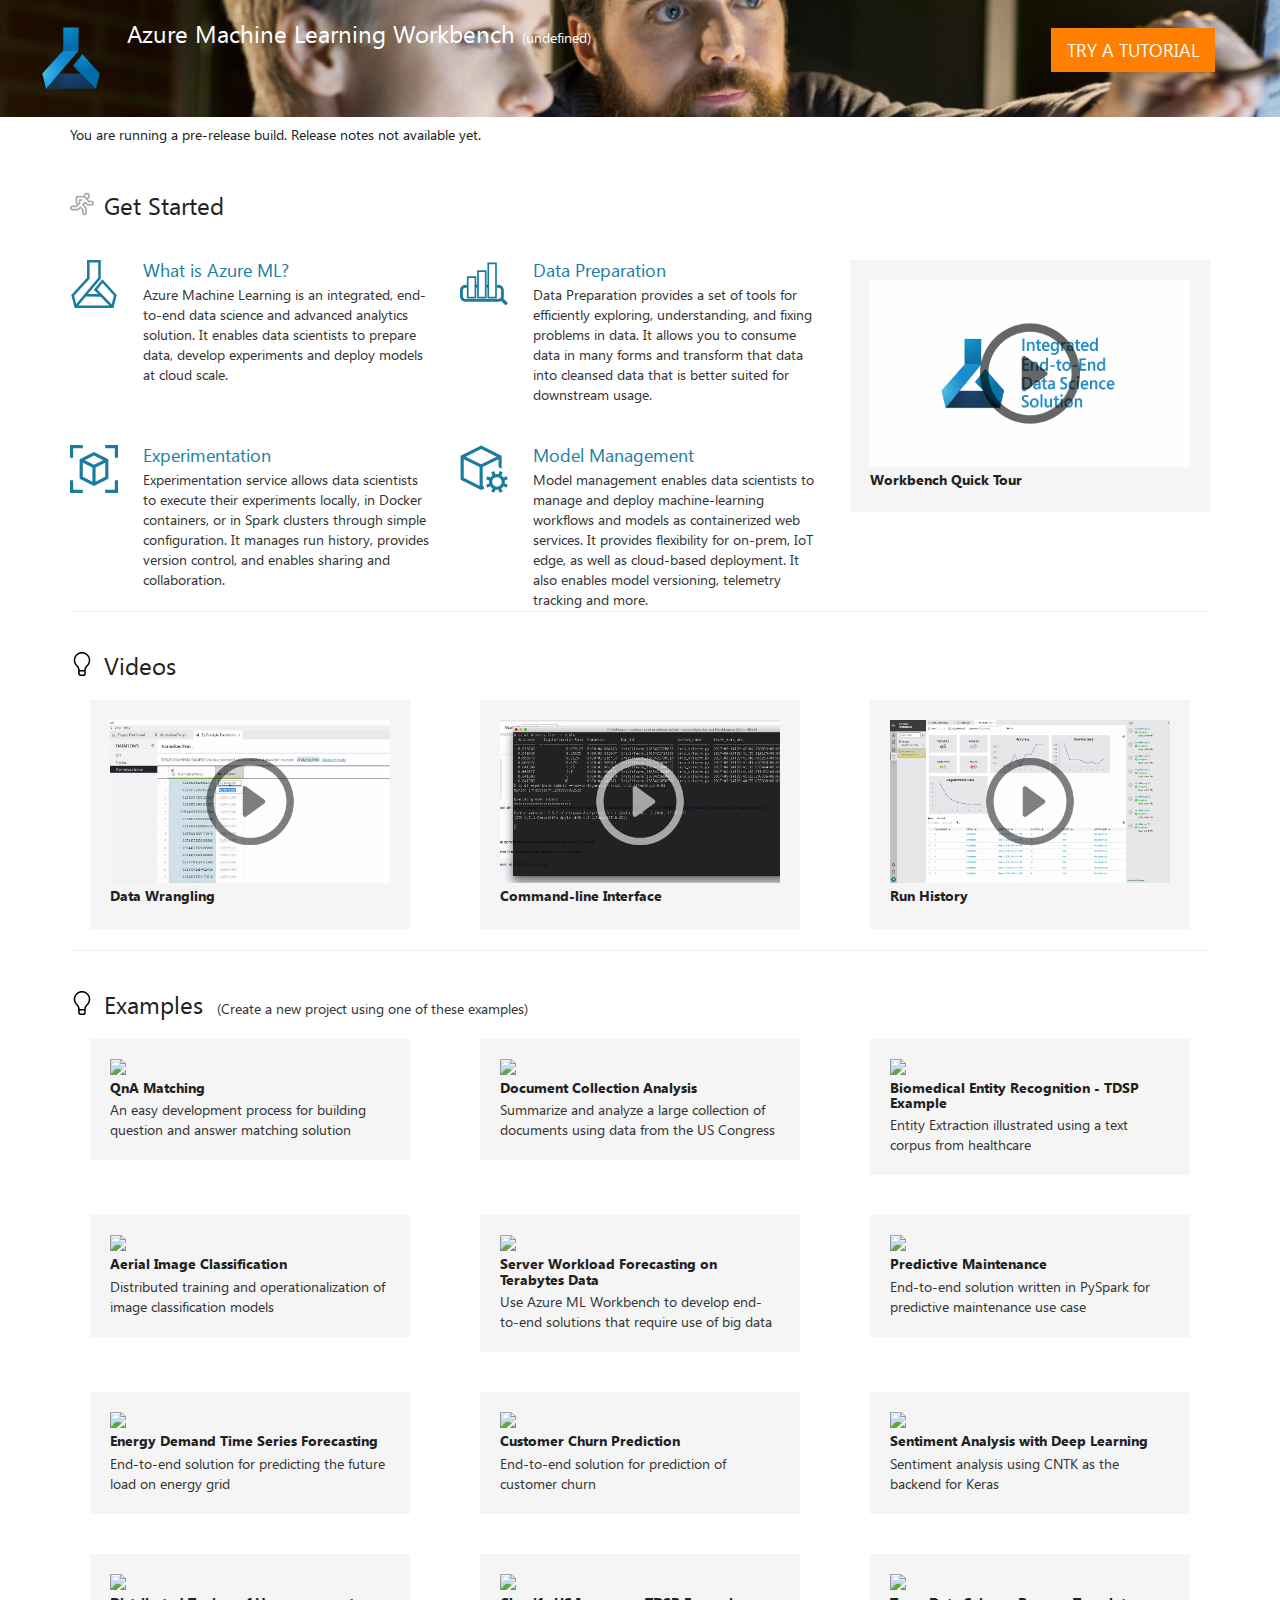
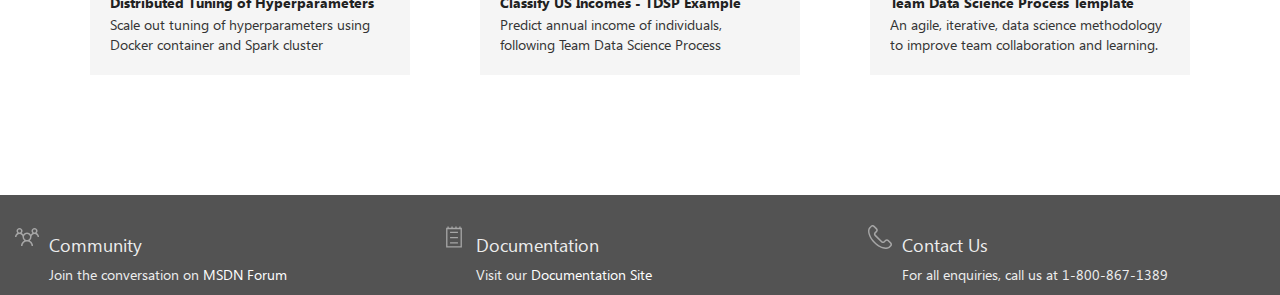
==== index.html @ 49a4c2bc "0.1.1712.18263" ====
<!DOCTYPE html>
<html lang="en">
<head>
<meta charset="utf-8">
<meta http-equiv="X-UA-Compatible" content="IE=edge">
<meta name="viewport" content="width=device-width, initial-scale=1">
<title>Azure Machine Learning Workbench - Welcome</title>
<link href="css/bootstrap.min.css" rel="stylesheet">
<link href="css/styles.min.css" rel="stylesheet">
<link rel="shortcut icon" type="image/x-icon" href="media/logo_4oL_icon.ico"/>
<link rel="icon" href="media/logo_4oL_icon.ico"/>

<script lang="JavaScript">
  var latestReleaseVersion = "0.1.1712.18263";
  var latestReleaseLink = "<a href='https://docs.microsoft.com/azure/machine-learning/preview/release-notes-sprint-3'>January 2018 Update 3</a> (0.1.1712.18263)";

  function getAppVersion(){
    var ua = navigator.userAgent;
    //document.getElementById("appVersion").innerText = "(" + ua + ")";
    var patt = /AmlWorkbench\/(\S+)/;
    var res = patt.exec(ua);
    if ((res !== undefined) && (res !== null)) {
      return res[1];
    }
  }

  function showAppVersion(){
    var appVersion = getAppVersion();
    //if ((appVersion !== undefined) && (appVersion !== null)) { // found app version in user-agent header
      document.getElementById("appVersion").innerText = "(" + appVersion + ")";

      var releaseEventsLink = "";      
      if (appVersion < latestReleaseVersion) { // app is older than release build, user needs to upgrade
        releaseEventsLink = "<span class=\"update\">" + latestReleaseLink + " is now available.</span> If you don't see update notification, <a href='https://docs.microsoft.com/azure/machine-learning/preview/known-issues-and-troubleshooting-guide#cant-update-workbench'>read more...</a>";
      } else if (appVersion == latestReleaseVersion) { // app is the release build, show release notes
        releaseEventsLink = "See what's new in this " + latestReleaseLink + " release. Please note this is a minor QFE release over the <a href='https://docs.microsoft.com/azure/machine-learning/preview/release-notes-sprint-2'>Sprint 2 release</a>.";
      } else { // app is newer than release build, release notes (if available) are hosted in private GitHub site.
        releaseEventsLink = "<span>You are running a pre-release build.</span> Release notes not available yet.";
      }
      document.getElementById("releaseNotesLink").innerHTML = releaseEventsLink;
    //} else {
      // redirect page if version not detected. this means the page is not opened in Workbench.
      //window.location = "https://aka.ms/azureml-docs";
      //document.getElementById("appVersion").innerText = "(unknown)";
    //}
  }
</script>

<style>
  a:link {
      text-decoration: none;
  }
  
  a:visited {
      text-decoration: none;
  }
  
  a:hover {
      text-decoration: underline;
  }
  
  a:active {
      text-decoration: underline;
  }
  .version {
    font-size:14px;
  }
  .update {
    font-weight: bold;
    color: red;
    background-color: yellow;
  }
</style>
</head>
<body>
<div class="container-fluid">
  <div class="row banner-row">
    <div class="col-xs-12"> <img class="logo pull-left" src="media/AML-Logo.svg" width="62px" height="67px"/>
      <h3 class="pull-left site-title sl">Azure Machine Learning Workbench <span id="appVersion" class="version"></span></h3>
      
      <a href="https://docs.microsoft.com/azure/machine-learning/preview/tutorial-classifying-iris-part-1" class="btn btn-primary btn-lg pull-right try-btn">TRY A TUTORIAL</a>
    </div>
  </div>
  <div class="container">  
    <div class="row">    
        <div class="col-md-12">
          <div>
              <h5 id="releaseNotesLink"></h5>
              <script lang="JavaScript">showAppVersion();</script>
            </div>
        </div>            
    </div>
    <section>
      <div class="row">
        <div class="col-md-12">
          <img class="left-hdr-icon" alt="Getting Started" src="media/Getting Started.svg"/>
          <h3 class="sl title-hdr">Get Started</h3>
        </div>
      </div>
      <div class="row">
        <div class="col-md-8">
          <div class="row">
            <div class="col-md-6">
              <div class="media">
                <div class="media-left">
                  <a href="https://docs.microsoft.com/azure/machine-learning/preview/overview-what-is-azure-ml"><img width="48px" height="48px" alt="What is Azure ML?" src="media/AML.svg" class="media-object"></a>
                </div>
                <div class="media-body">
                  <h4 class="media-heading">
                    <a href="https://docs.microsoft.com/azure/machine-learning/preview/overview-what-is-azure-ml">What is Azure ML?</a>
                  </h4>
                  Azure Machine Learning is an integrated, end-to-end data science and advanced analytics solution. It enables data scientists to prepare data, develop experiments and deploy models at cloud scale.
                </div>
              </div>
            </div>
            <div class="col-md-6">
              <div class="media">
                <div class="media-left">
                  <a href="https://docs.microsoft.com/azure/machine-learning/preview/data-prep-getting-started"><img width="48px" height="48px" alt="Getting Started on Data Prep" src="media/DataPrepicon.svg" class="media-object"></a>
                </div>
                <div class="media-body">
                  <h4 class="media-heading">
                    <a href="https://docs.microsoft.com/azure/machine-learning/preview/data-prep-getting-started">Data Preparation</a>
                  </h4>
                  Data Preparation provides a set of tools for efficiently exploring, understanding, and fixing problems in data. It allows you to consume data in many forms and transform that data into cleansed data that is better suited for downstream usage.
                </div>
              </div>
            </div>
          </div>
          <div class="row">
            <div class="col-md-6">
              <div class="media">
                <div class="media-left">
                  <a href="https://docs.microsoft.com/azure/machine-learning/preview/experimentation-service-configuration"><img width="48px" height="48px" alt="Configure Execution" src="media/Compute.svg" class="media-object"></a>
                </div>
                <div class="media-body">
                  <h4 class="media-heading">
                    <a href="https://docs.microsoft.com/azure/machine-learning/preview/experimentation-service-configuration">Experimentation</a>
                  </h4>
                  Experimentation service allows data scientists to execute their experiments locally, in Docker containers, or in Spark clusters through simple configuration. It manages run history, provides version control, and enables sharing and collaboration.
                </div>
              </div>
            </div>
            <div class="col-md-6">
              <div class="media">
                <div class="media-left">
                  <a href="https://docs.microsoft.com/azure/machine-learning/preview/model-management-overview"><img width="48px" height="48px" alt="Model Management" src="media/MMIcon.svg" class="media-object"></a>
                </div>
                <div class="media-body">
                  <h4 class="media-heading">
                    <a href="https://docs.microsoft.com/azure/machine-learning/preview/model-management-overview">Model Management</a>
                  </h4>
                  Model management enables data scientists to manage and deploy machine-learning workflows and models as containerized web services. It provides flexibility for on-prem, IoT edge, as well as cloud-based deployment. It also enables model versioning, telemetry tracking and more.
                </div>
              </div>
            </div>
          </div>
        </div>
        <div class="col-md-4">
          <div class="media well">
            <div class="media-body">              
              <a href="https://youtu.be/tW1JV6bHXFA">
                <img src="media/v1.png" class="img-responsive"/>
              </a>                  
              <h5 class="media-heading media-hdr-top"><b>Workbench Quick Tour</b></h5>
            </div>
          </div>          
        </div>
      </div>
    </section>    
    <hr style="margin:1px;"/>
    <section>
      <div class="row">
        <div class="col-md-12">
          <img class="left-hdr-icon" alt="Tutorial" src="media/Tutorials.svg"/>
          <h3 class="sl title-hdr">Videos</h3>
        </div>
      </div>
      <div class="row">
        <div class="col-md-4">
          <div class="media well" style="margin:20px;">
            <div class="media-body">
              <a href="https://youtu.be/9KG0Sc2B2KI">
                <img src="media/v2.png" class="img-responsive"/>
                <h5 class="media-heading media-hdr-top"><b>Data Wrangling</b></h5>
              </a>              
            </div>
          </div>
        </div>
        <div class="col-md-4">
          <div class="media well" style="margin:20px;">
            <div class="media-body">
              <a href="https://youtu.be/hAfXIS9ZCsg">
                <img src="media/v3.png" class="img-responsive"/>
                <h5 class="media-heading media-hdr-top"><b>Command-line Interface</b></h5>
              </a>              
            </div>
          </div>
        </div>
        <div class="col-md-4">
          <div class="media well" style="margin:20px;">
            <div class="media-body">
              <a href="https://youtu.be/9GAiEKaNCtk">
                <img src="media/v4.png" class="img-responsive"/>
                <h5 class="media-heading media-hdr-top"><b>Run History</b></h5>
              </a>              
            </div>
          </div>
        </div>
      </div>
    </section>  
    <hr style="margin:1px;"/>
    <section>
      <div class="row">
        <div class="col-md-12">
          <img class="left-hdr-icon" alt="Tutorial" src="media/Tutorials.svg"/>
          <h3 class="sl title-hdr">Examples</h3>
          (Create a new project using one of these examples)
        </div>
      </div>
      <div class="row">
        <div class="col-md-4">
          <div class="media well" style="margin:20px;">
            <div class="media-body">
              <a href="https://docs.microsoft.com/azure/machine-learning/preview/scenario-qna-matching">
                <img src="tutorials/media/05_QnA matching.png" class="img-responsive"/>
              </a>
              <h5 class="media-heading media-hdr-top"><b>QnA Matching</b></h5>
              An easy development process for building question and answer matching solution
            </div>
          </div>
        </div>
        <div class="col-md-4">
          <div class="media well" style="margin:20px;">
            <div class="media-body">
              <a href="https://docs.microsoft.com/azure/machine-learning/preview/scenario-document-collection-analysis">
                <img src="tutorials/media/04_Document Collection Analysis copy.png" class="img-responsive"/>
              </a>
              <h5 class="media-heading media-hdr-top"><b>Document Collection Analysis</b></h5>
              Summarize and analyze a large collection of documents using data from the US Congress
            </div>
          </div>
        </div>
        <div class="col-md-4">
          <div class="media well" style="margin:20px;">
            <div class="media-body">
              <a href="https://docs.microsoft.com/azure/machine-learning/preview/scenario-tdsp-biomedical-recognition">
                <img src="tutorials/media/06_Biomedical Entity extraction.png" class="img-responsive"/>
              </a>
              <h5 class="media-heading media-hdr-top"><b>Biomedical Entity Recognition - TDSP Example</b></h5>
              Entity Extraction illustrated using a text corpus from healthcare
            </div>
          </div>
        </div>
      </div>
      <div class="row">
        <div class="col-md-4">
          <div class="media well" style="margin:20px;">
            <div class="media-body">
              <a href="https://docs.microsoft.com/azure/machine-learning/preview/scenario-aerial-image-classification">
                <img src="tutorials/media/07_Ariel Image classification.png" class="img-responsive"/>
              </a>
              <h5 class="media-heading media-hdr-top"><b>Aerial Image Classification</b></h5>
              Distributed training and operationalization of image classification models
            </div>
          </div>
        </div>
        <div class="col-md-4">
          <div class="media well" style="margin:20px;">
            <div class="media-body">
              <a href="https://docs.microsoft.com/azure/machine-learning/preview/scenario-big-data">
                <img src="tutorials/media/09_Big Data.png" class="img-responsive"/>
              </a>
              <h5 class="media-heading media-hdr-top"><b>Server Workload Forecasting on Terabytes Data</b></h5>
              Use Azure ML Workbench to develop end-to-end solutions that require use of big data
            </div>
          </div>
        </div>
        <div class="col-md-4">
          <div class="media well" style="margin:20px;">
            <div class="media-body">
              <a href="https://docs.microsoft.com/azure/machine-learning/preview/scenario-predictive-maintenance">
                <img src="tutorials/media/02_Predictive Maintenance.png" class="img-responsive"/>
              </a>
              <h5 class="media-heading media-hdr-top"><b>Predictive Maintenance</b></h5>
              End-to-end solution written in PySpark for predictive maintenance use case
            </div>
          </div>
        </div>
      </div>
      <div class="row">
        <div class="col-md-4">
          <div class="media well" style="margin:20px;">
            <div class="media-body">
              <a href="https://docs.microsoft.com/azure/machine-learning/preview/scenario-time-series-forecasting">
                <img src="tutorials/media/03_Time Series Forecasting.png" class="img-responsive"/>
              </a>
              <h5 class="media-heading media-hdr-top"><b>Energy Demand Time Series Forecasting</b></h5>
              End-to-end solution for predicting the future load on energy grid
            </div>
          </div>
        </div>
        <div class="col-md-4">
          <div class="media well" style="margin:20px;">
            <div class="media-body">
              <a href="https://docs.microsoft.com/azure/machine-learning/preview/scenario-churn-prediction">
                <img src="tutorials/media/10_Customer churn.png" class="img-responsive"/>
              </a>
              <h5 class="media-heading media-hdr-top"><b>Customer Churn Prediction</b></h5>
              End-to-end solution for prediction of customer churn
            </div>
          </div>
        </div>
        <div class="col-md-4">
          <div class="media well" style="margin:20px;">
            <div class="media-body">
              <a href="https://docs.microsoft.com/azure/machine-learning/preview/scenario-sentiment-analysis-deep-learning">
                <img src="tutorials/media/11_Sentiment Analysis.png" class="img-responsive"/>
              </a>
              <h5 class="media-heading media-hdr-top"><b>Sentiment Analysis with Deep Learning</b></h5>
              Sentiment analysis using CNTK as the backend for Keras
            </div>
          </div>
        </div>
      </div>
      <div class="row">
        <div class="col-md-4">
          <div class="media well" style="margin:20px;">
            <div class="media-body">
              <a href="https://docs.microsoft.com/azure/machine-learning/preview/scenario-distributed-tuning-of-hyperparameters">
                <img src="tutorials/media/08_Hyper-parameter matching.png" class="img-responsive"/>
              </a>
              <h5 class="media-heading media-hdr-top"><b>Distributed Tuning of Hyperparameters</b></h5>
              Scale out tuning of hyperparameters using Docker container and Spark cluster
            </div>
          </div>
        </div>
        <div class="col-md-4">
          <div class="media well" style="margin:20px;">
            <div class="media-body">
              <a href="https://docs.microsoft.com/azure/machine-learning/preview/scenario-tdsp-classifying-us-incomes">
                <img src="tutorials/media/01_TDSP_mod_CV VIsion.png" class="img-responsive"/>
              </a>
              <h5 class="media-heading media-hdr-top"><b>Classify US Incomes - TDSP Example</b></h5>
              Predict annual income of individuals, following Team Data Science Process
            </div>
          </div>
        </div>
        <div class="col-md-4">
          <div class="media well" style="margin:20px;">
            <div class="media-body">
              <a href="https://docs.microsoft.com/azure/machine-learning/preview/how-to-use-tdsp-in-azure-ml">
                <img src="tutorials/media/01_Team Data Science Process with Vienna.png" class="img-responsive"/>
              </a>
              <h5 class="media-heading media-hdr-top"><b>Team Data Science Process Template</b></h5>
              An agile, iterative, data science methodology to improve team collaboration and learning.
            </div>
          </div>
        </div>
      </div>
    </section>
  </div>
  <footer class="row">
    <div class="col-md-4"> <img alt="Community" src="media/Community.svg" width="24" height="24" class="left-hdr-icon"/>
      <div class="text-group">
        <h4>Community</h4>
        <p>Join the conversation on <a href="http://aka.ms/azureml-forum" style="color: rgb(255,255,255);">MSDN Forum</a></p>
      </div>
    </div>
    <div class="col-md-4"> <img alt="Documentation" src="media/Document.svg" width="24" height="24" class="left-hdr-icon"/>
      <div class="text-group">
        <h4>Documentation</h4>
        <p>Visit our <a href="http://aka.ms/azureml-docs" style="color: rgb(255,255,255);">Documentation Site</a></p>
      </div>
    </div>
    <div class="col-md-4"> <img alt="Contact Us" src="media/Contact Us.svg" width="24" height="24" class="left-hdr-icon"/>
      <div class="text-group">
        <h4>Contact Us</h4>
        <p>For all enquiries, call us at 1-800-867-1389</p>
      </div>
    </div>
  </footer>
  <script src="js/jquery.min.js"></script> 
  <script src="js/bootstrap.min.js"></script>   
</div>
</body>
</html>
---- css/styles.min.css ----
.subtitle-hdr,.title-hdr{display:inline}.h1,.h2,.h3,.h4,.h5,.h6,.sl,h1,h2,h3,h4,h5,h6{font-family:"Segoe UI Semilight","Segoe UI",Selawik,sans-serif}.h1,.h2,.h3,.h4,.h5,.h6,h1,h2,h3,h4,h5,h6{color:#212121}section{margin-top:40px}.section-hdr-img{margin-right:25px}.banner-row{background-image:url(../media/banner.png);background-size:cover;background-repeat:no-repeat;background-position:35%}.logo{margin:25px;width:62px;height:67px}.site-title{color:#fff}footer,footer .h1,footer .h2,footer .h3,footer .h4,footer .h5,footer .h6,footer h1,footer h2,footer h3,footer h4,footer h5,footer h6{color:#eee}.btn-primary{border-radius:0;border:none}.try-btn{margin:28px 50px;background-color:#ff7f00}.try-btn.active,.try-btn.focus,.try-btn:active,.try-btn:focus,.try-btn:hover{background-color:#C46100;border-color:transparent}.media{margin-top:20px}.media:first-child{margin-top:40px}.media.well{border-radius:0;border-color:transparent;box-shadow:none}.media-body p{margin:10px 0}.media-left,.media>.pull-left{padding-right:25px}p.subtitle{margin-top:0}footer{margin-top:100px;padding-top:30px;background-color:#535353}.media-hdr-top{margin-top:5px}.left-hdr-icon{float:left;width:24px;height:24px;margin-right:10px}.title-hdr{margin-right:10px}.text-group{display:inline-block}.sb{font-family:"Segoe UI Semibold","Segoe UI",Selawik,sans-serif}@font-face{font-family:"Segoe UI";font-weight:200;src:local("Segoe UI Light"),url(../fonts/segoeuil.ttf)}@font-face{font-family:"Segoe UI";font-weight:300;src:local("Segoe UI Semilight")}@font-face{font-family:"Segoe UI";font-weight:400;src:local("Segoe UI"),url(../fonts/segoeui.ttf)}@font-face{font-family:"Segoe UI";font-weight:600;src:local("Segoe UI Semibold"),url(../fonts/seguisb.ttf)}@font-face{font-family:"Segoe UI";font-weight:700;src:local("Segoe UI Bold"),url(../fonts/segoeuib.ttf)}@font-face{font-family:"Segoe UI";font-style:italic;font-weight:400;src:local("Segoe UI Italic"),url(../fonts/segoeuii.ttf)}@font-face{font-family:"Segoe UI";font-style:italic;font-weight:700;src:local("Segoe UI Bold Italic"),url(../fonts/segoeuiz.ttf)}@font-face{font-family:"Segoe UI";font-style:italic;font-weight:200;src:local("Segoe UI Light Italic"),url(../fonts/seguili.ttf)}@font-face{font-family:"Segoe UI Light";src:local("Segoe UI Light"),url(../fonts/segoeuil.ttf)}@font-face{font-family:"Segoe UI Semilight";src:local("Segoe UI Semilight")}@font-face{font-family:"Segoe UI Semibold";src:local("Segoe UI Semibold"),url(../fonts/seguisb.ttf)}@font-face{font-family:"Segoe UI Bold";src:local("Segoe UI Bold"),url(../fonts/segoeuib.ttf)}@font-face{font-family:"Segoe UI Italic";src:local("Segoe UI Italic"),url(../fonts/segoeuii.ttf)}@font-face{font-family:"Segoe UI Bold Italic";src:local("Segoe UI Bold Italic"),url(../fonts/segoeuiz.ttf)}@font-face{font-family:"Segoe UI Light Italic";src:local("Segoe UI Light Italic"),url(../fonts/seguili.ttf)}
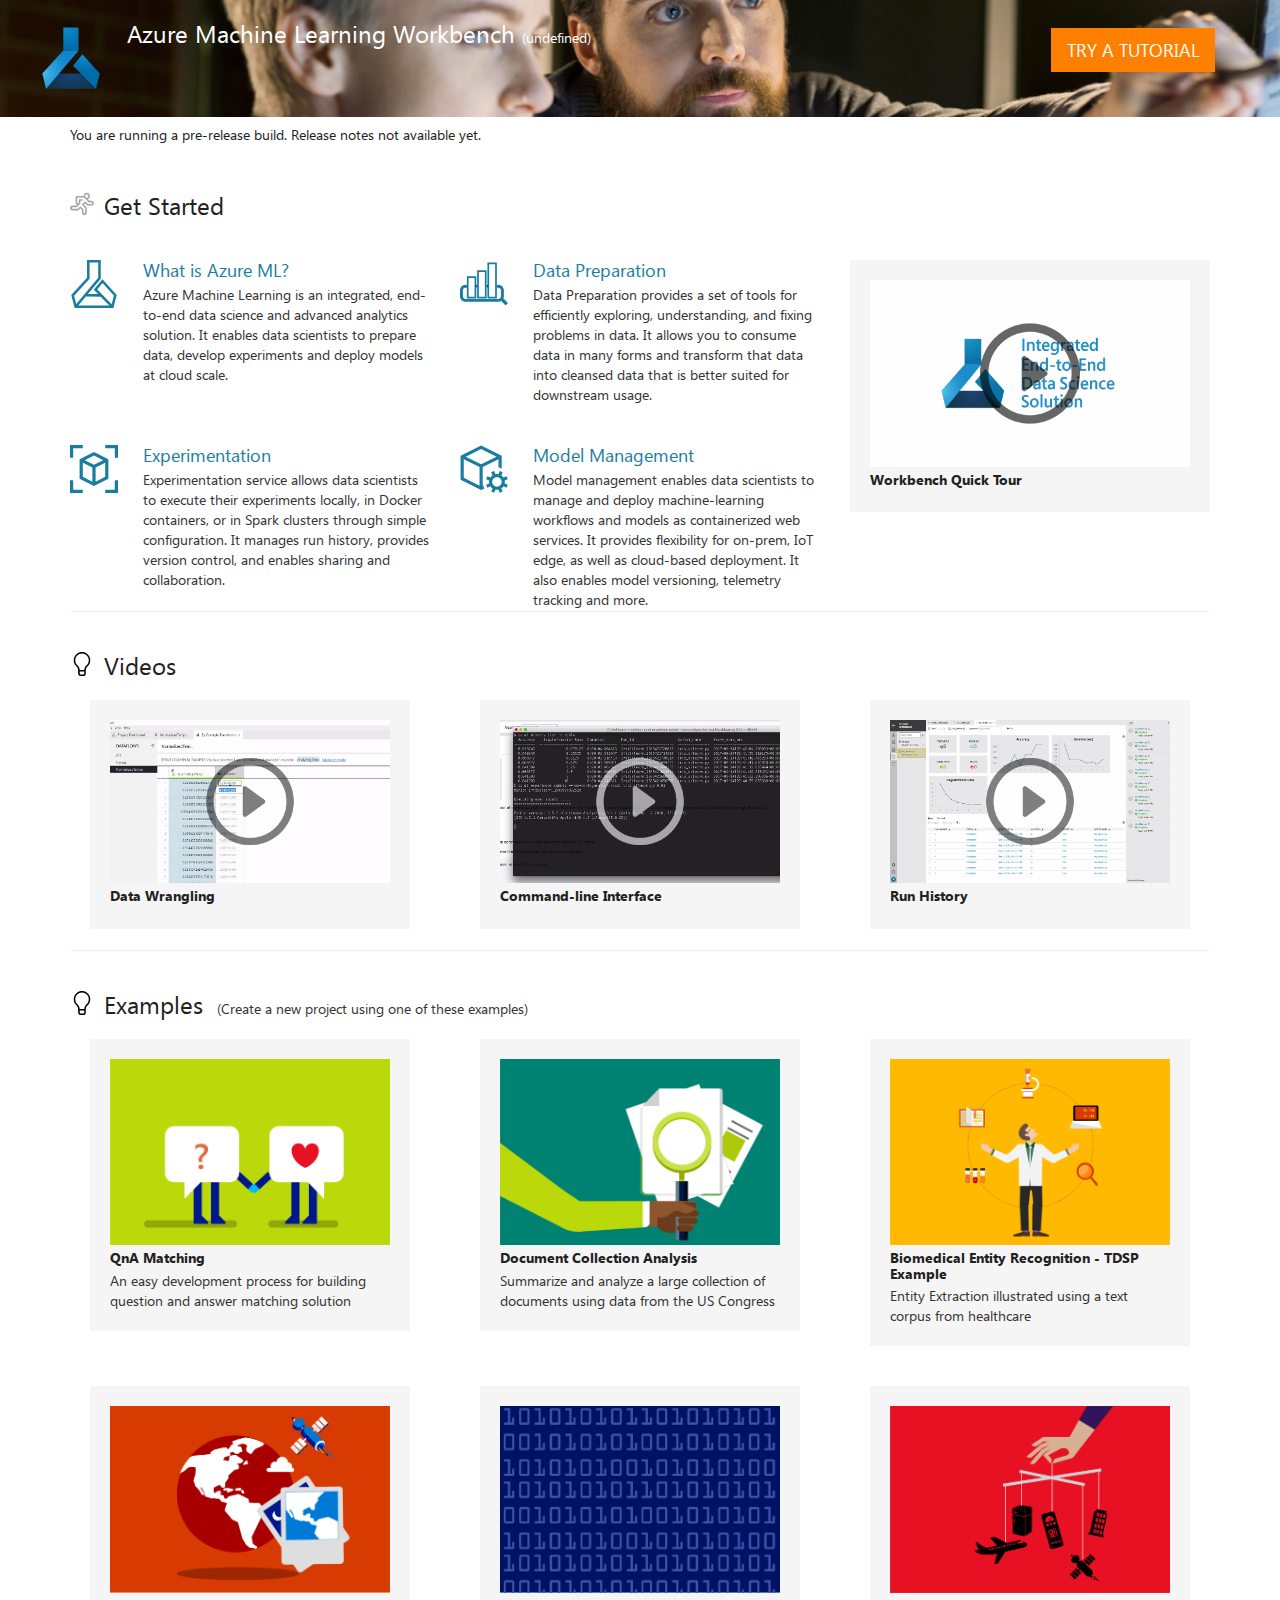
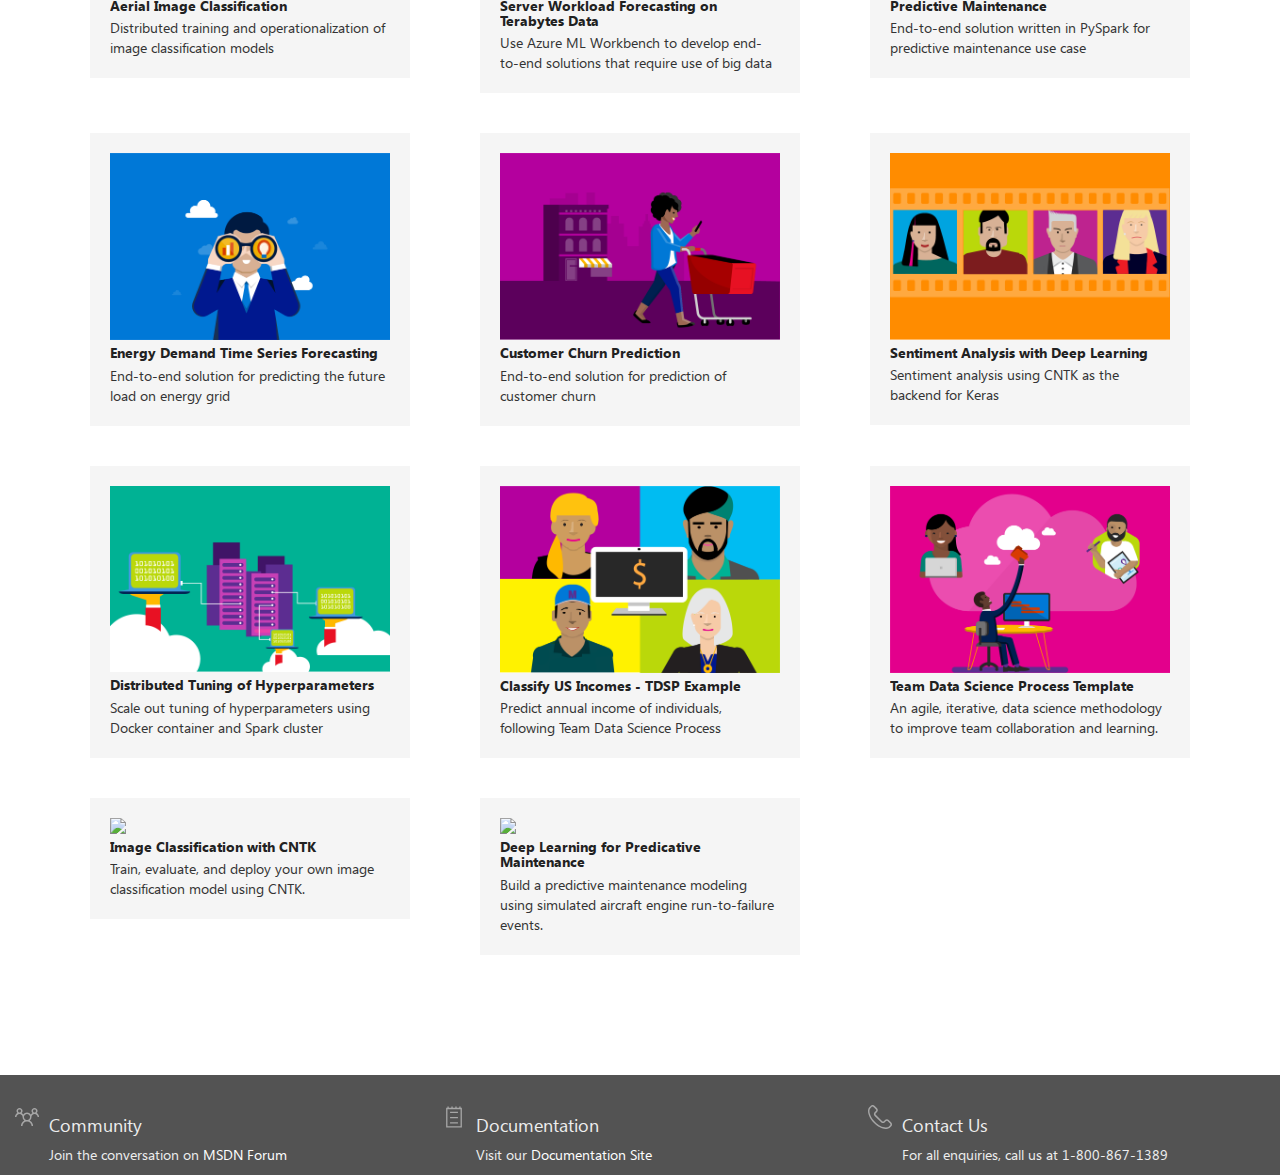
==== commit 6fb36ce0: "text update" ====
--- a/index.html
+++ b/index.html
@@ -33,7 +33,7 @@
       if (appVersion < latestReleaseVersion) { // app is older than release build, user needs to upgrade
         releaseEventsLink = "<span class=\"update\">" + latestReleaseLink + " is now available.</span> If you don't see update notification, <a href='https://docs.microsoft.com/azure/machine-learning/preview/known-issues-and-troubleshooting-guide#cant-update-workbench'>read more...</a>";
       } else if (appVersion == latestReleaseVersion) { // app is the release build, show release notes
-        releaseEventsLink = "See what's new in this " + latestReleaseLink + " release. Please note this is a minor QFE release over the <a href='https://docs.microsoft.com/azure/machine-learning/preview/release-notes-sprint-2'>Sprint 2 release</a>.";
+        releaseEventsLink = "See what's new in this " + latestReleaseLink + " release.";
       } else { // app is newer than release build, release notes (if available) are hosted in private GitHub site.
         releaseEventsLink = "<span>You are running a pre-release build.</span> Release notes not available yet.";
       }
@@ -358,6 +358,30 @@
           </div>
         </div>
       </div>
+      <div class="row">
+        <div class="col-md-4">
+          <div class="media well" style="margin:20px;">
+            <div class="media-body">
+              <a href="https://docs.microsoft.com/en-us/azure/machine-learning/preview/scenario-image-classification-using-cntk">
+                <img src="tutorials/media/09_image_classification_cntk.png" class="img-responsive"/>
+              </a>
+              <h5 class="media-heading media-hdr-top"><b>Image Classification with CNTK</b></h5>
+              Train, evaluate, and deploy your own image classification model using CNTK.
+            </div>
+          </div>
+        </div>
+        <div class="col-md-4">
+          <div class="media well" style="margin:20px;">
+            <div class="media-body">
+              <a href="https://docs.microsoft.com/en-us/azure/machine-learning/preview/scenario-deep-learning-for-predictive-maintenance">
+                <img src="tutorials/media/10_deep_learning_predictive_maintenance.png" class="img-responsive"/>
+              </a>
+              <h5 class="media-heading media-hdr-top"><b>Deep Learning for Predicative Maintenance</b></h5>
+              Build a predictive maintenance modeling using simulated aircraft engine run-to-failure events.
+            </div>
+          </div>
+        </div>        
+      </div>
     </section>
   </div>
   <footer class="row">
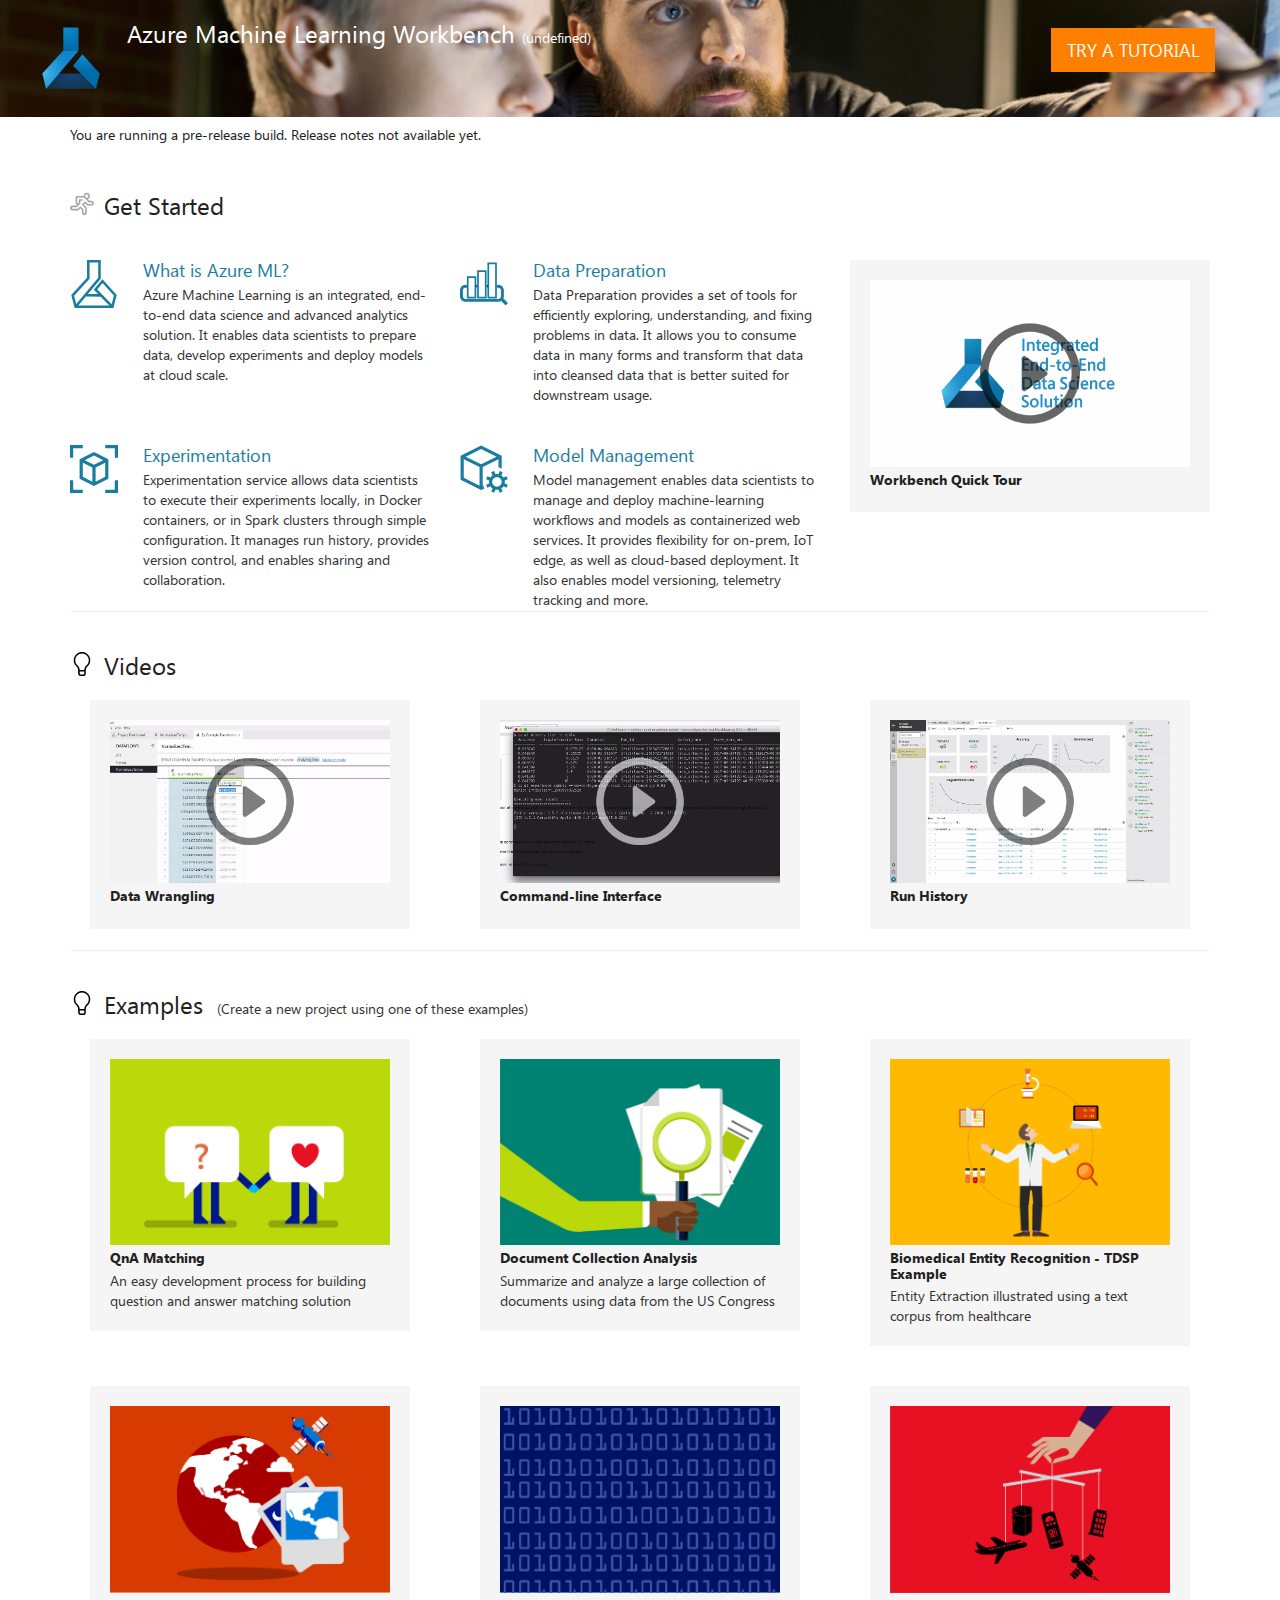
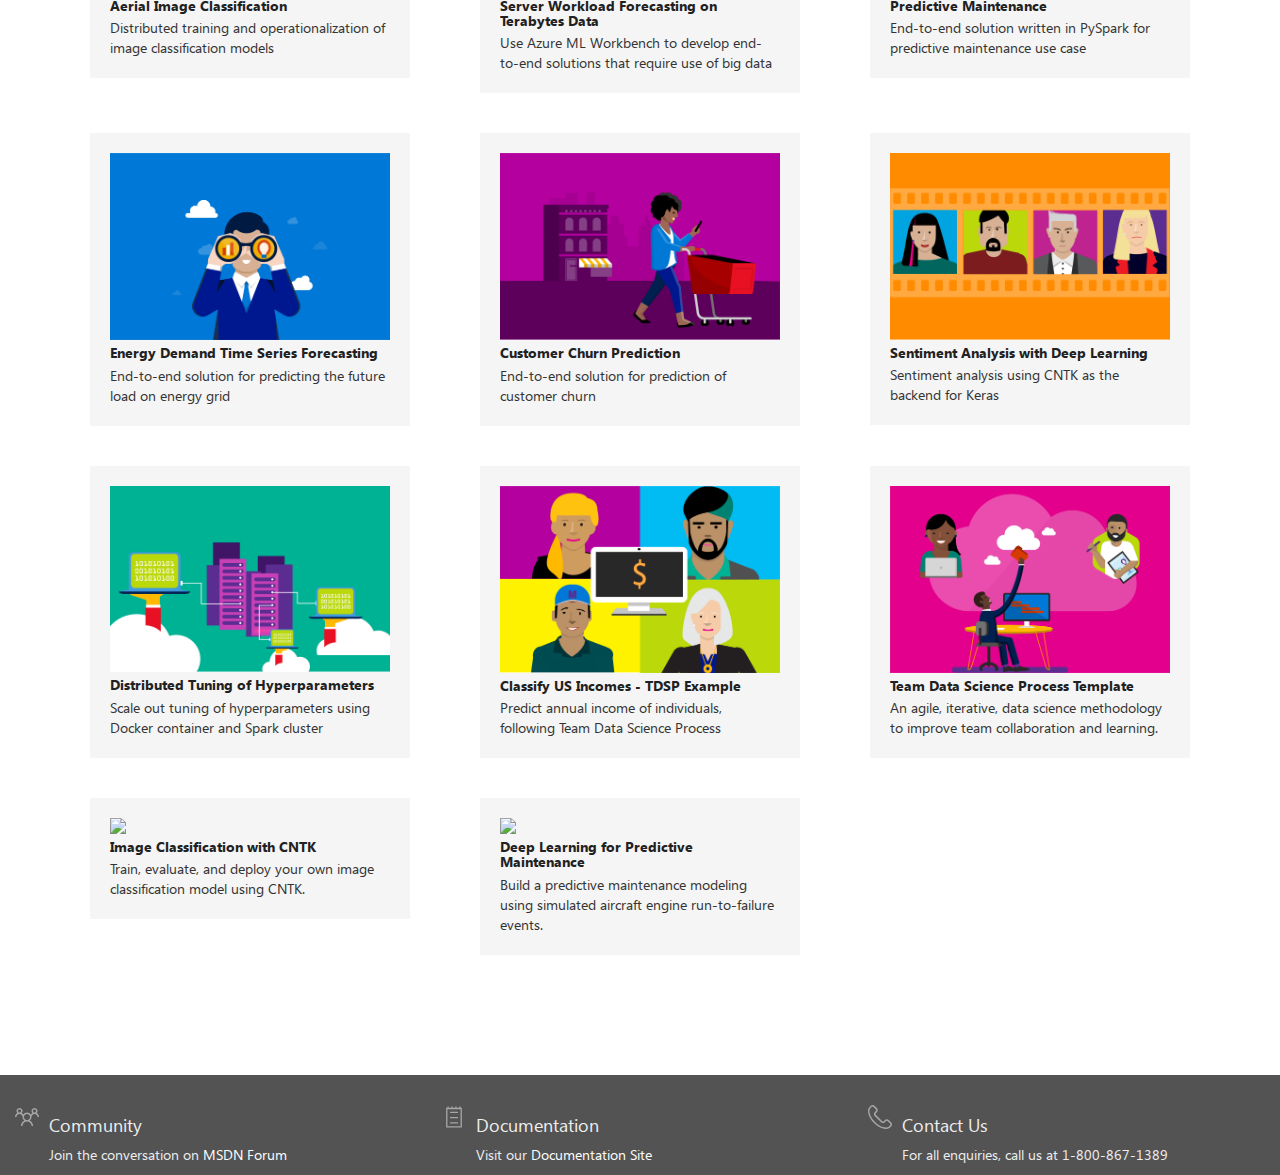
==== commit fac7bc9e: "new projs" ====
--- a/index.html
+++ b/index.html
@@ -363,7 +363,7 @@
           <div class="media well" style="margin:20px;">
             <div class="media-body">
               <a href="https://docs.microsoft.com/en-us/azure/machine-learning/preview/scenario-image-classification-using-cntk">
-                <img src="tutorials/media/09_image_classification_cntk.png" class="img-responsive"/>
+                <img src="tutorials/media/12_cv_vision.png" class="img-responsive"/>
               </a>
               <h5 class="media-heading media-hdr-top"><b>Image Classification with CNTK</b></h5>
               Train, evaluate, and deploy your own image classification model using CNTK.
@@ -374,9 +374,9 @@
           <div class="media well" style="margin:20px;">
             <div class="media-body">
               <a href="https://docs.microsoft.com/en-us/azure/machine-learning/preview/scenario-deep-learning-for-predictive-maintenance">
-                <img src="tutorials/media/10_deep_learning_predictive_maintenance.png" class="img-responsive"/>
-              </a>
-              <h5 class="media-heading media-hdr-top"><b>Deep Learning for Predicative Maintenance</b></h5>
+                <img src="tutorials/media/13_pred_main.png" class="img-responsive"/>
+              </a>
+              <h5 class="media-heading media-hdr-top"><b>Deep Learning for Predictive Maintenance</b></h5>
               Build a predictive maintenance modeling using simulated aircraft engine run-to-failure events.
             </div>
           </div>
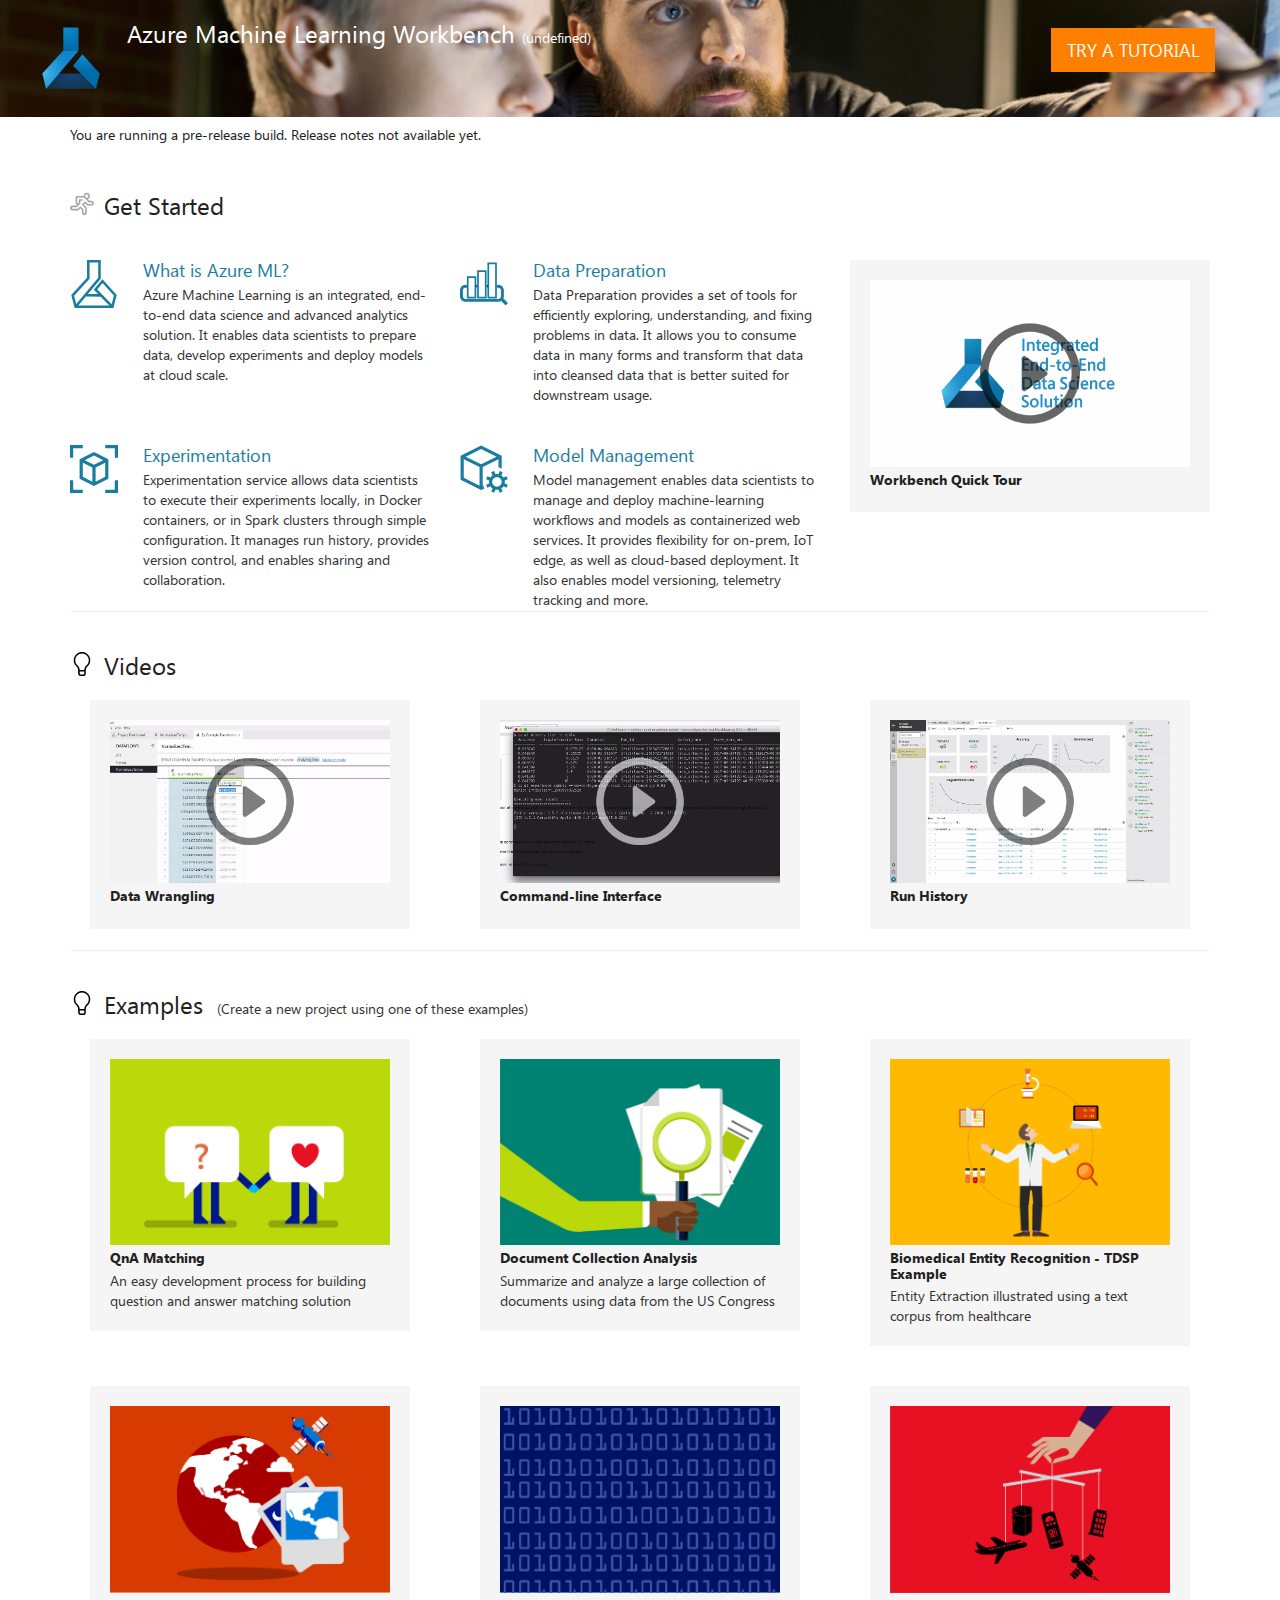
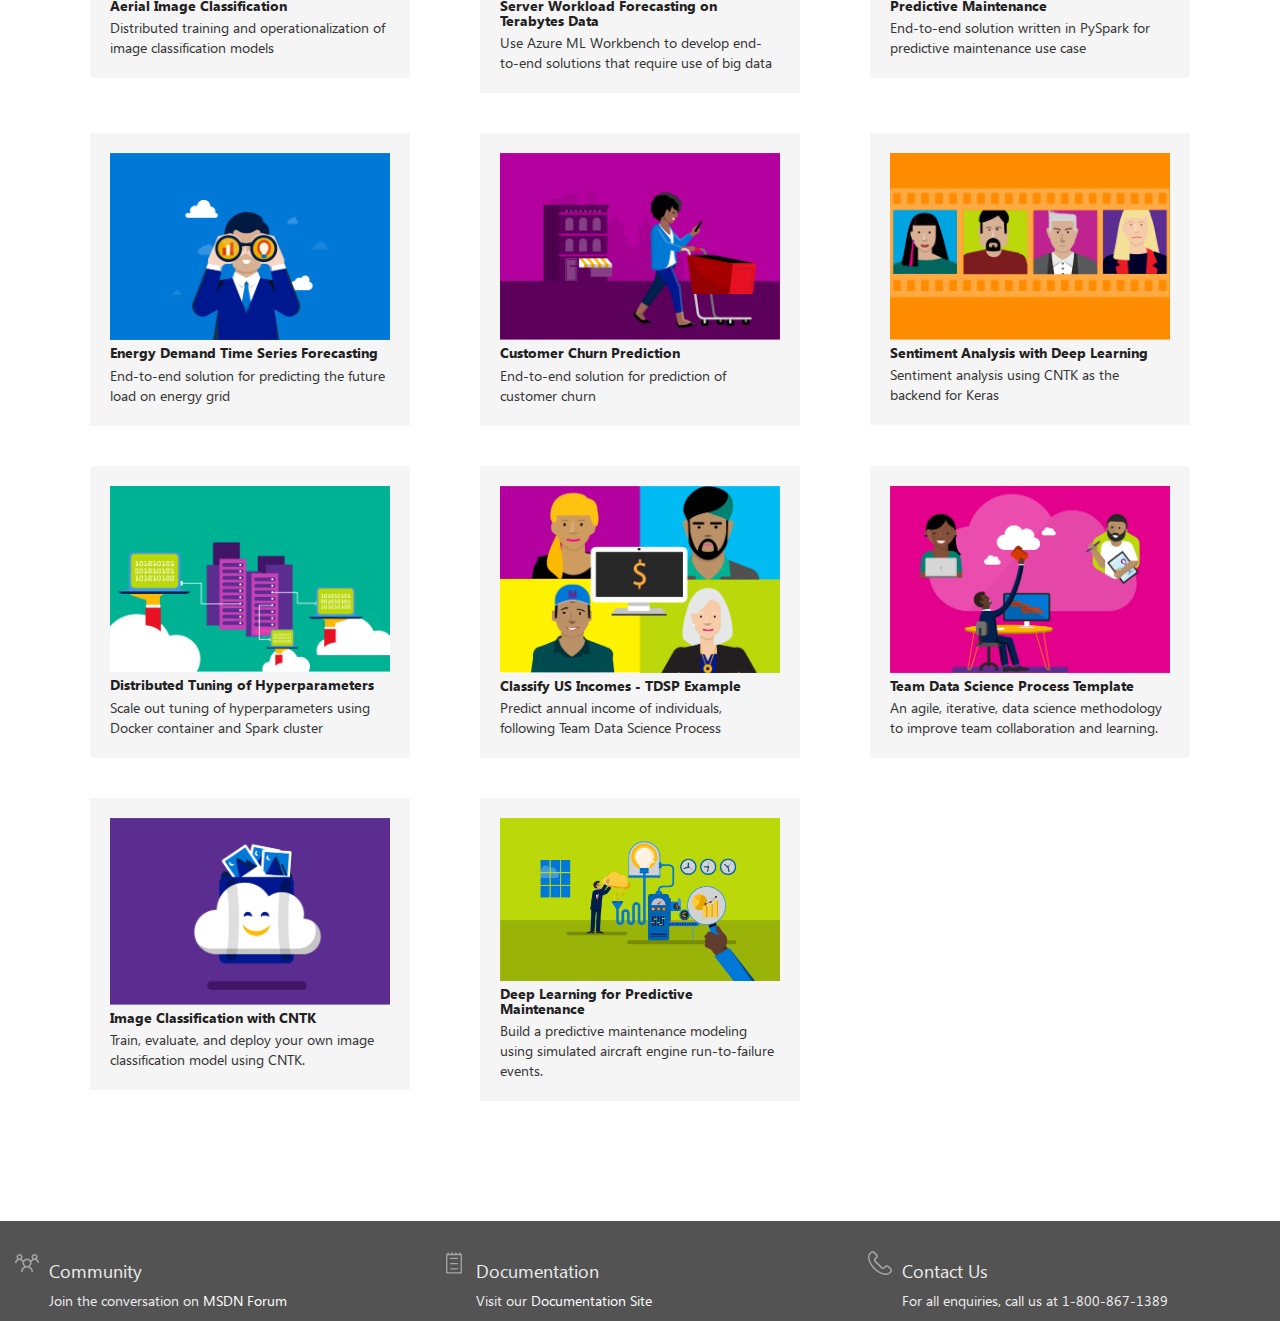
==== commit 3f4cfaef: "wave 4" ====
--- a/index.html
+++ b/index.html
@@ -11,8 +11,8 @@
 <link rel="icon" href="media/logo_4oL_icon.ico"/>
 
 <script lang="JavaScript">
-  var latestReleaseVersion = "0.1.1712.18263";
-  var latestReleaseLink = "<a href='https://docs.microsoft.com/azure/machine-learning/preview/release-notes-sprint-3'>January 2018 Update 3</a> (0.1.1712.18263)";
+  var latestReleaseVersion = "0.1.1801.24353";
+  var latestReleaseLink = "<a href='https://docs.microsoft.com/en-us/azure/machine-learning/preview/azure-machine-learning-release-notes#2018-03-sprint-4'>March 2018 Update 4</a> (0.1.1801.24353)";
 
   function getAppVersion(){
     var ua = navigator.userAgent;
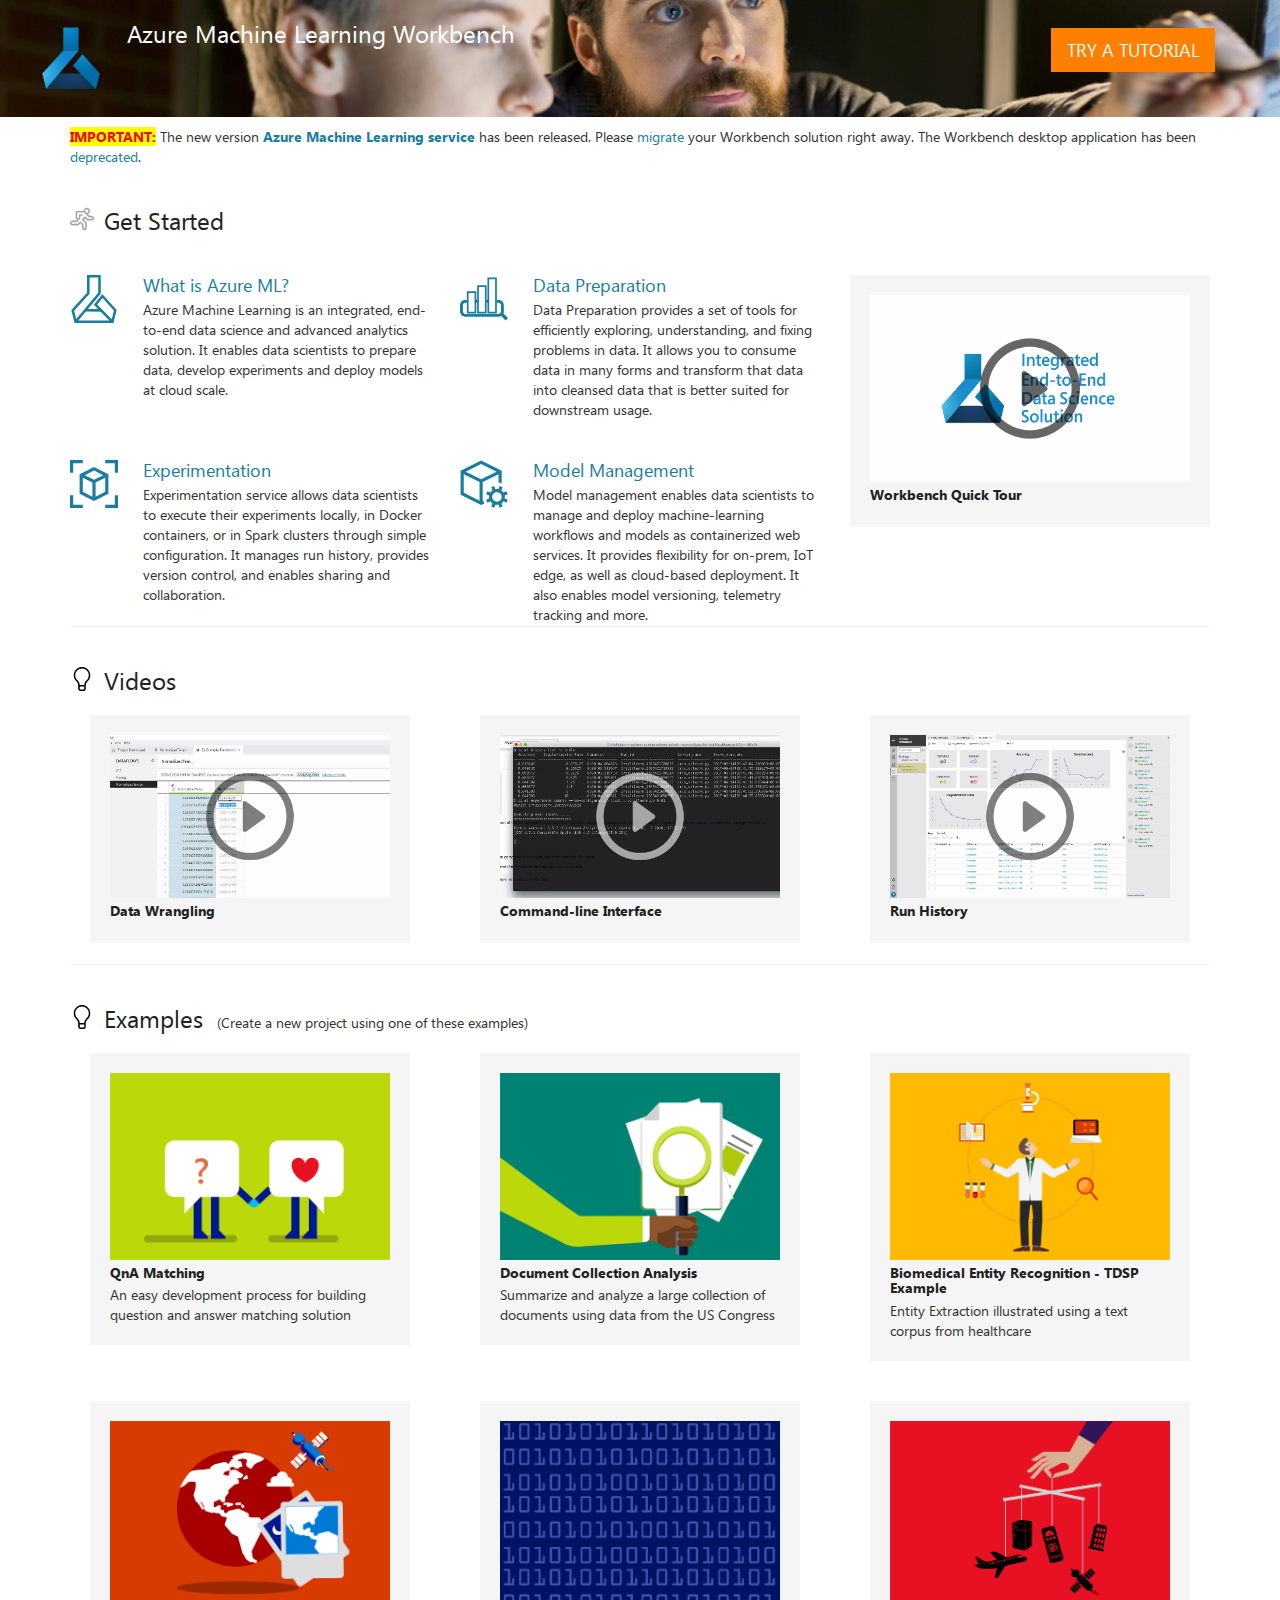
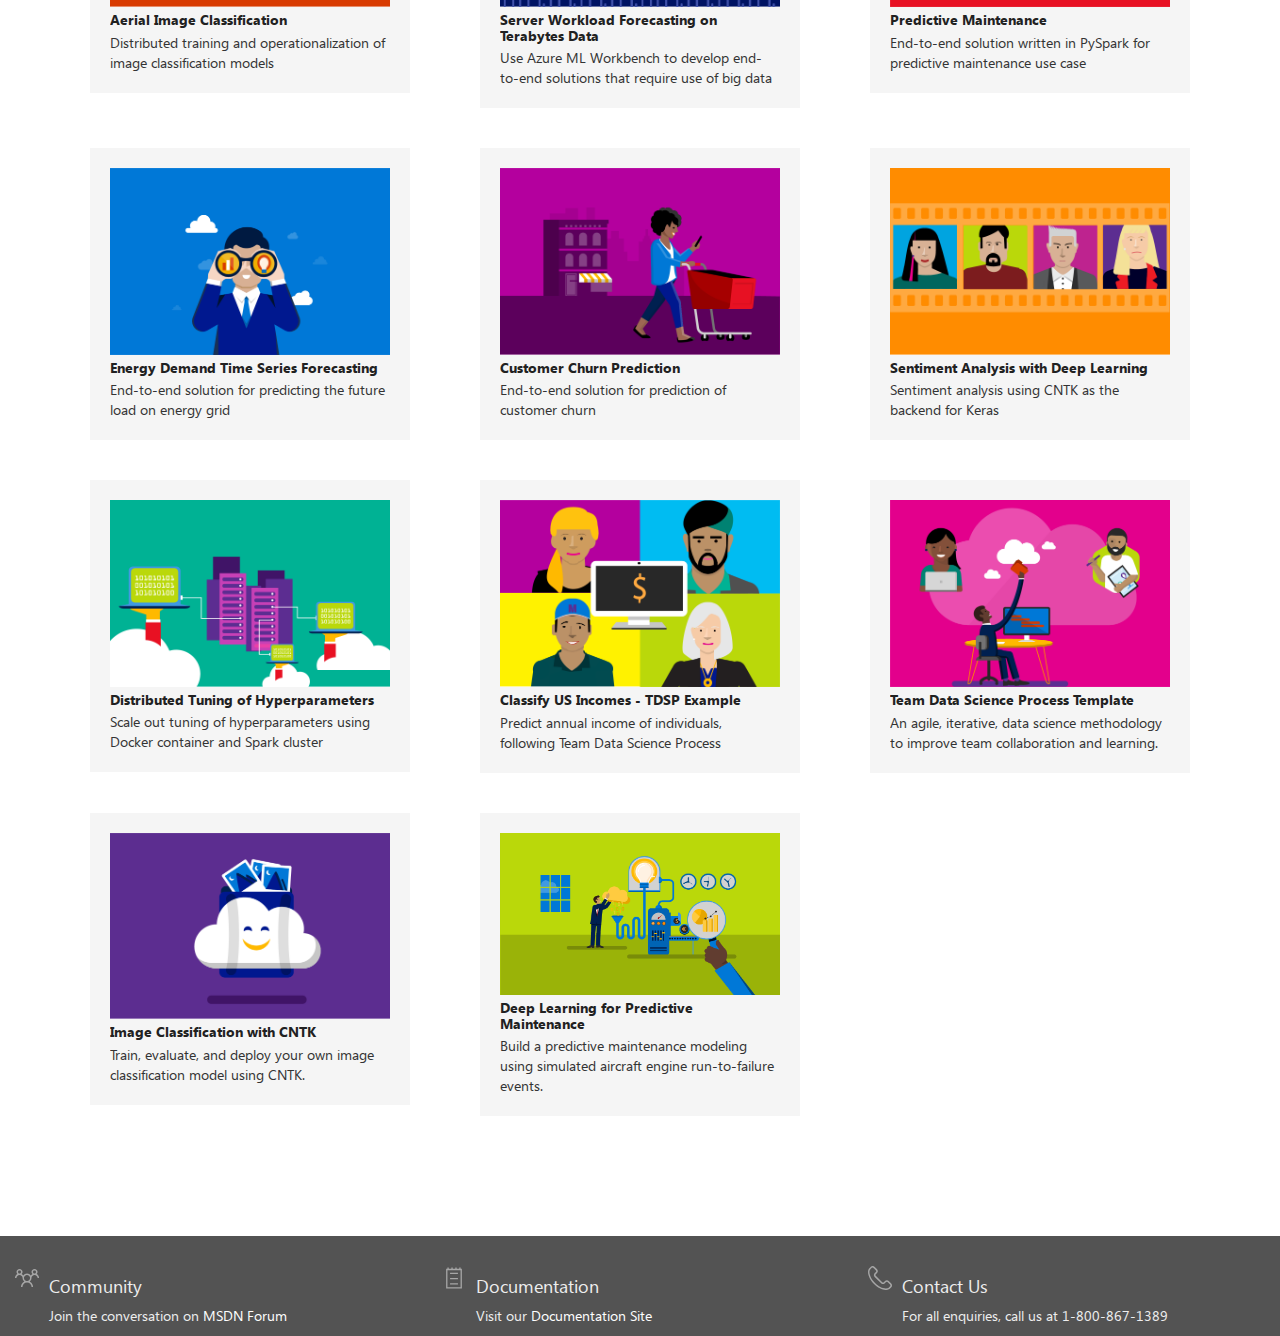
==== commit e4234334: "vienna refresh" ====
--- a/index.html
+++ b/index.html
@@ -86,8 +86,9 @@
         <div class="col-md-12">
           <div>
               <h5 id="releaseNotesLink"></h5>
-              <script lang="JavaScript">showAppVersion();</script>
-            </div>
+              <span class="update">IMPORTANT:</span> 
+              The new version <a href="https://aka.ms/aml-blog-whats-new"><b>Azure Machine Learning service</b></a> has been released. Please <a href="https://docs.microsoft.com/en-us/azure/machine-learning/service/how-to-migrate">migrate</a> your Workbench solution right away. The Workbench desktop application has been <a href="https://docs.microsoft.com/en-us/azure/machine-learning/service/overview-what-happened-to-workbench">deprecated</a>.
+          </div>
         </div>            
     </div>
     <section>
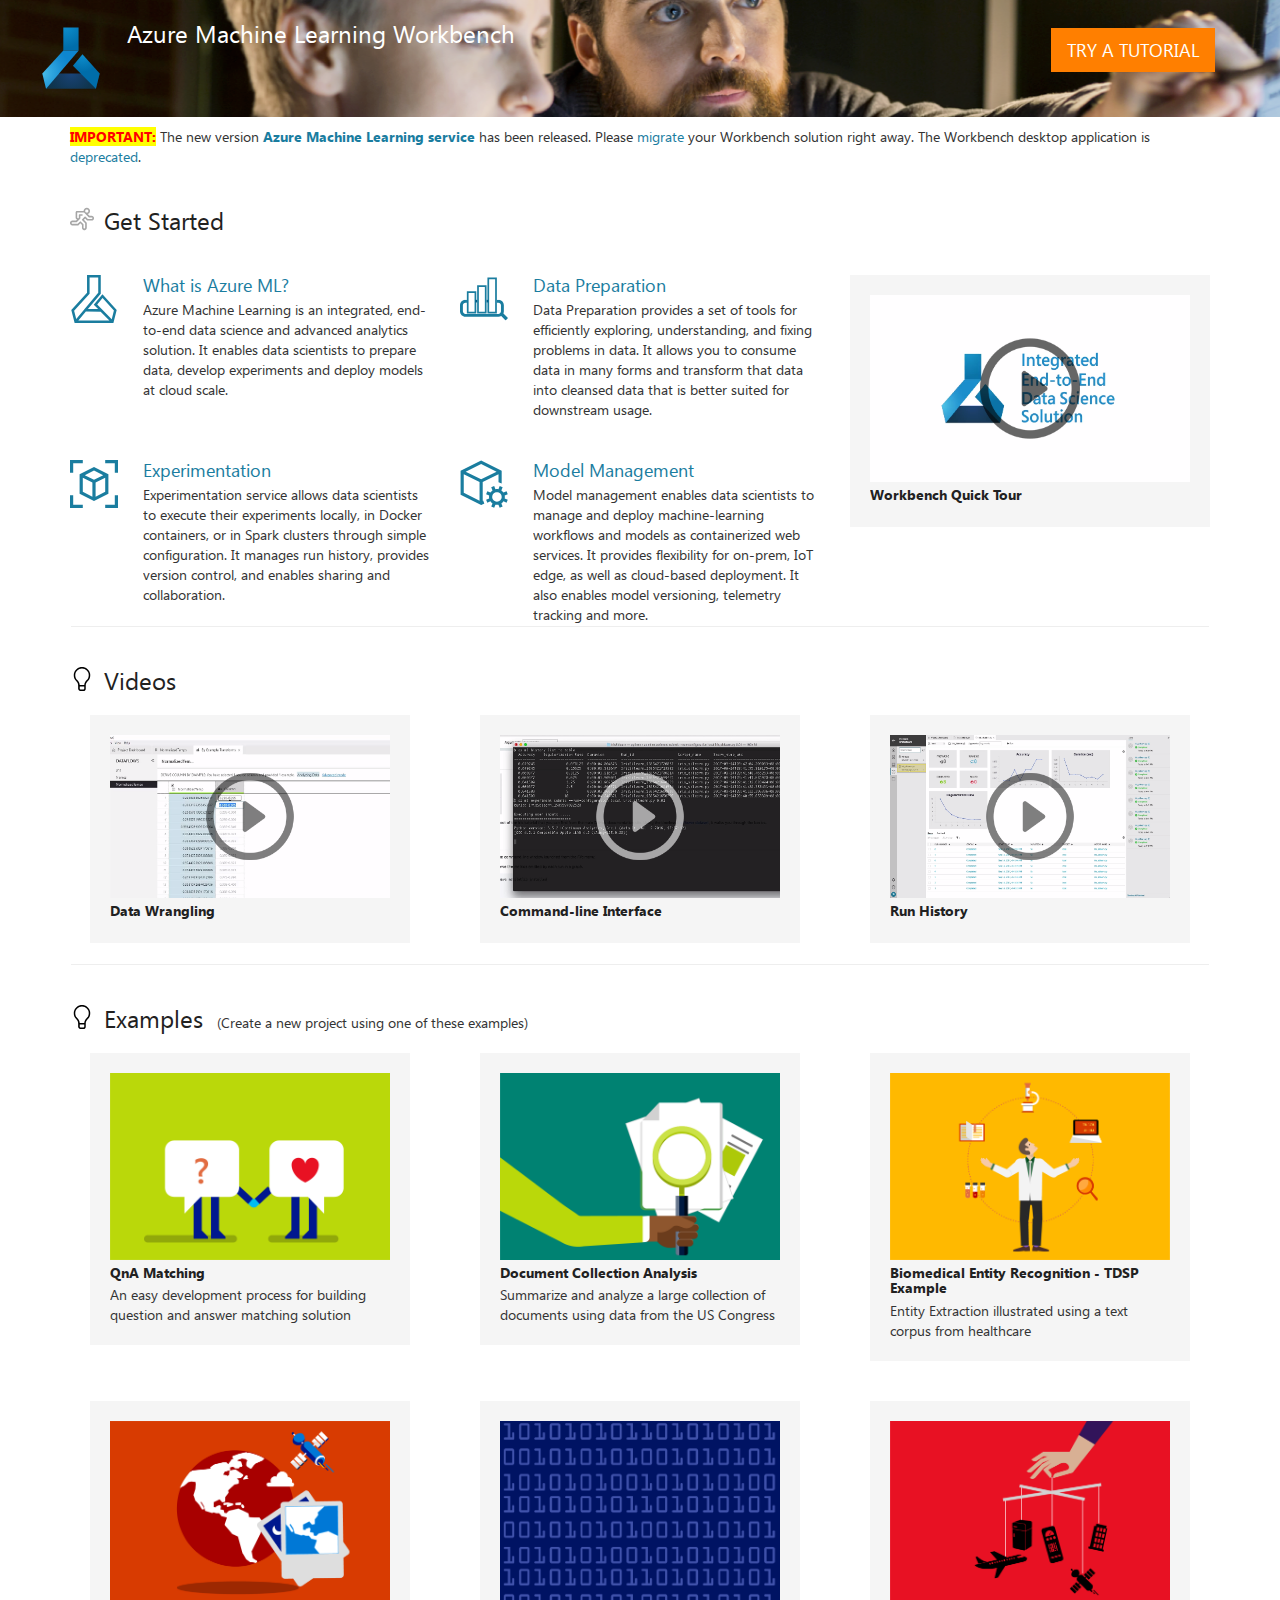
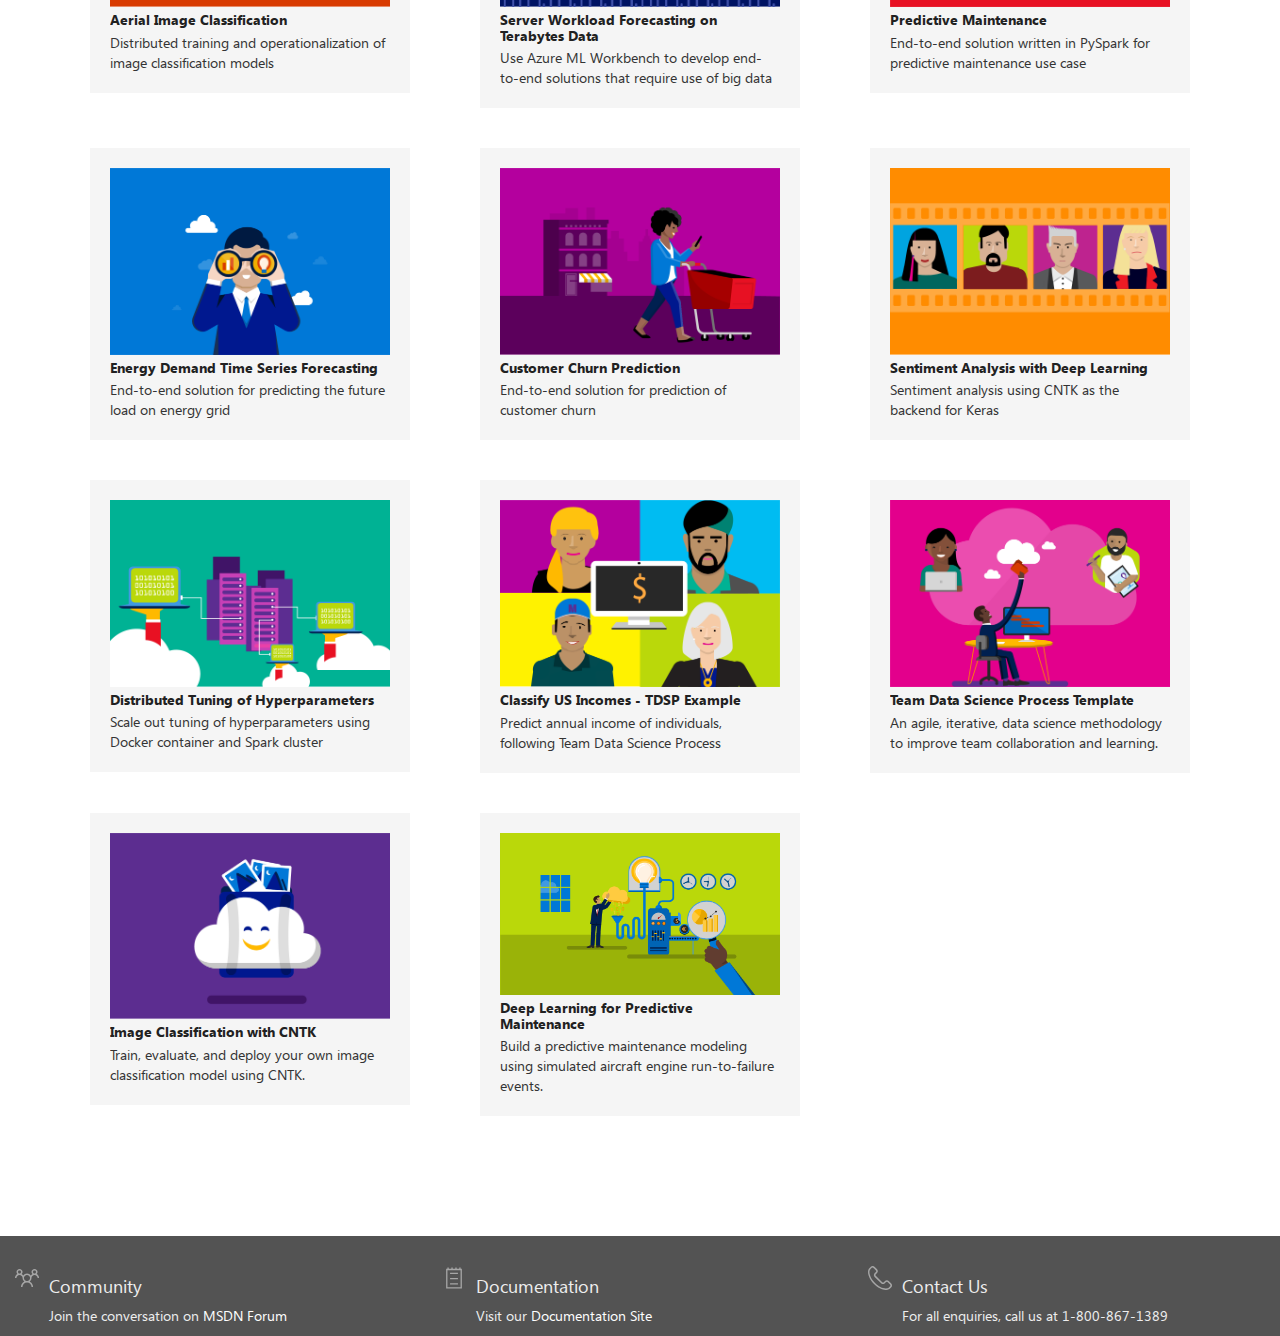
==== commit 59cbcceb: "vienna refresh" ====
--- a/index.html
+++ b/index.html
@@ -87,7 +87,7 @@
           <div>
               <h5 id="releaseNotesLink"></h5>
               <span class="update">IMPORTANT:</span> 
-              The new version <a href="https://aka.ms/aml-blog-whats-new"><b>Azure Machine Learning service</b></a> has been released. Please <a href="https://docs.microsoft.com/en-us/azure/machine-learning/service/how-to-migrate">migrate</a> your Workbench solution right away. The Workbench desktop application has been <a href="https://docs.microsoft.com/en-us/azure/machine-learning/service/overview-what-happened-to-workbench">deprecated</a>.
+              The new version <a href="https://aka.ms/aml-blog-whats-new"><b>Azure Machine Learning service</b></a> has been released. Please <a href="https://docs.microsoft.com/en-us/azure/machine-learning/service/how-to-migrate">migrate</a> your Workbench solution right away. The Workbench desktop application is <a href="https://docs.microsoft.com/en-us/azure/machine-learning/service/overview-what-happened-to-workbench">deprecated</a>.
           </div>
         </div>            
     </div>
